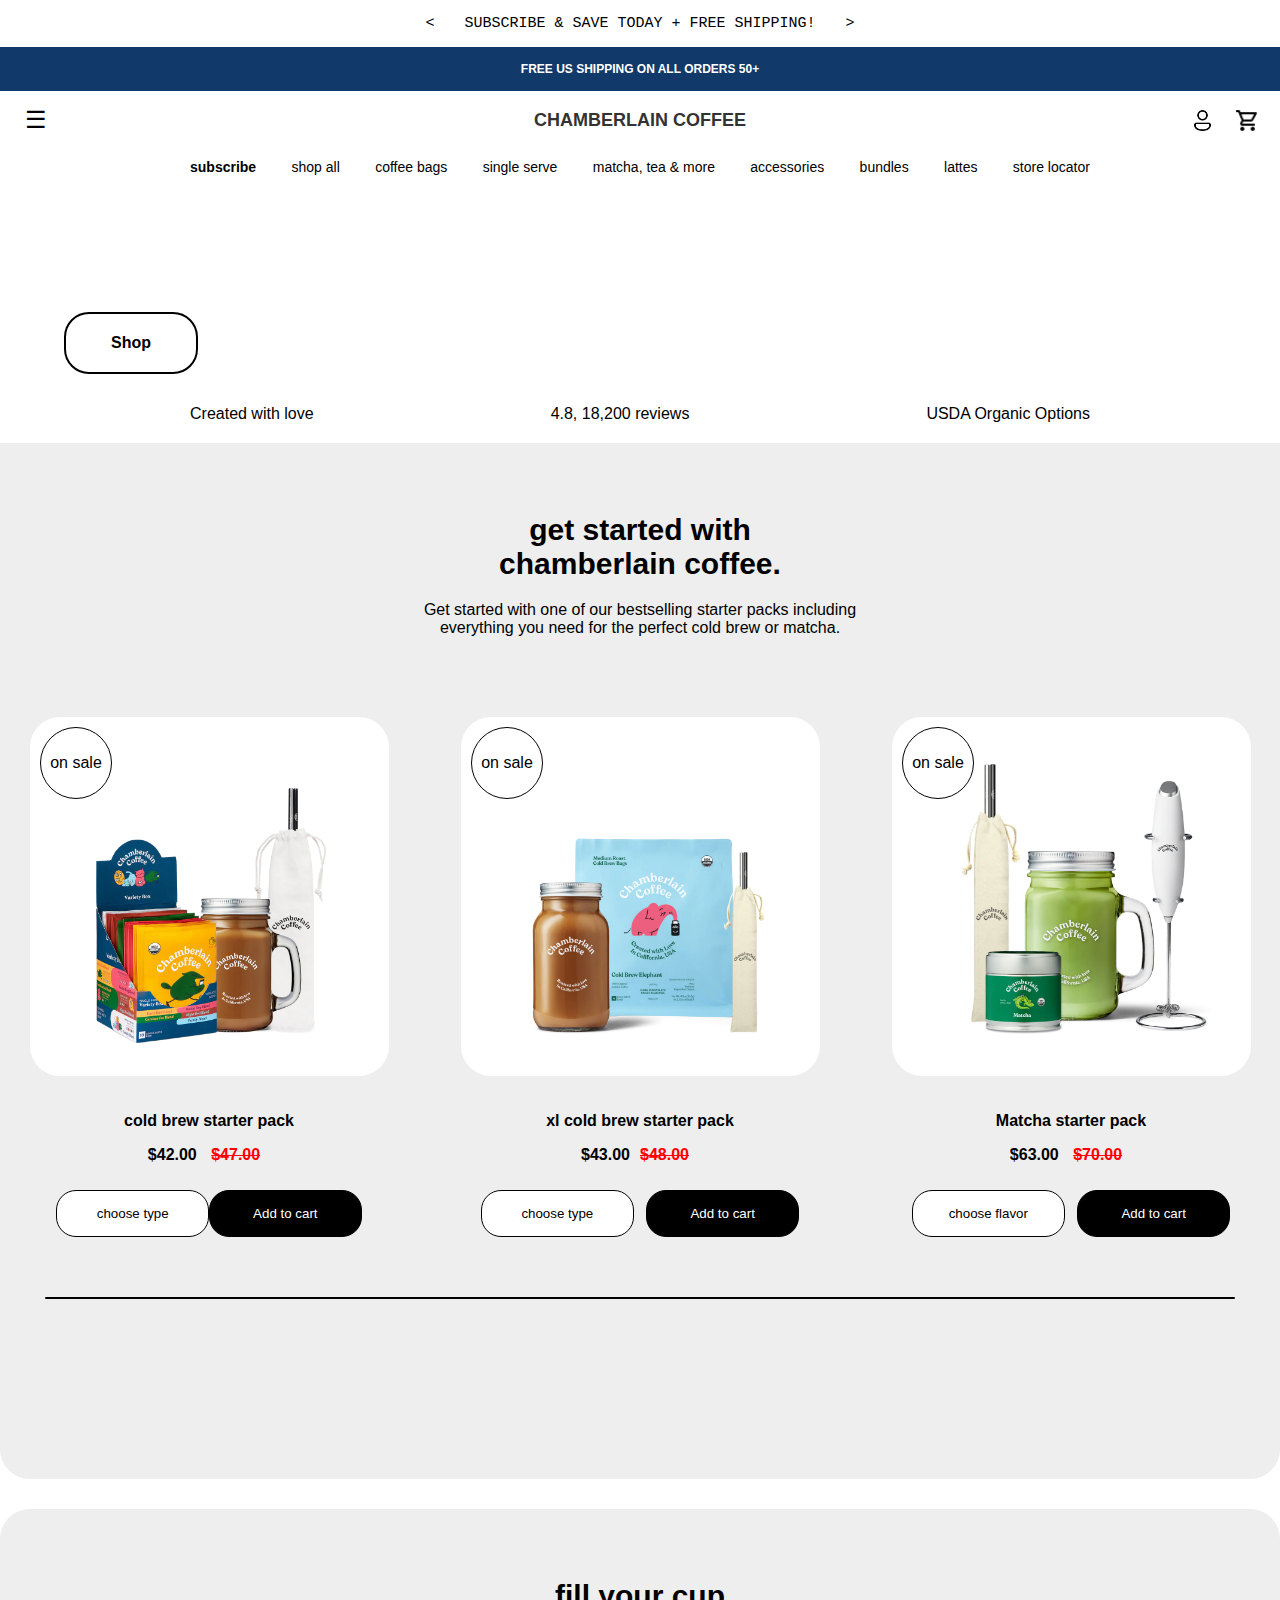
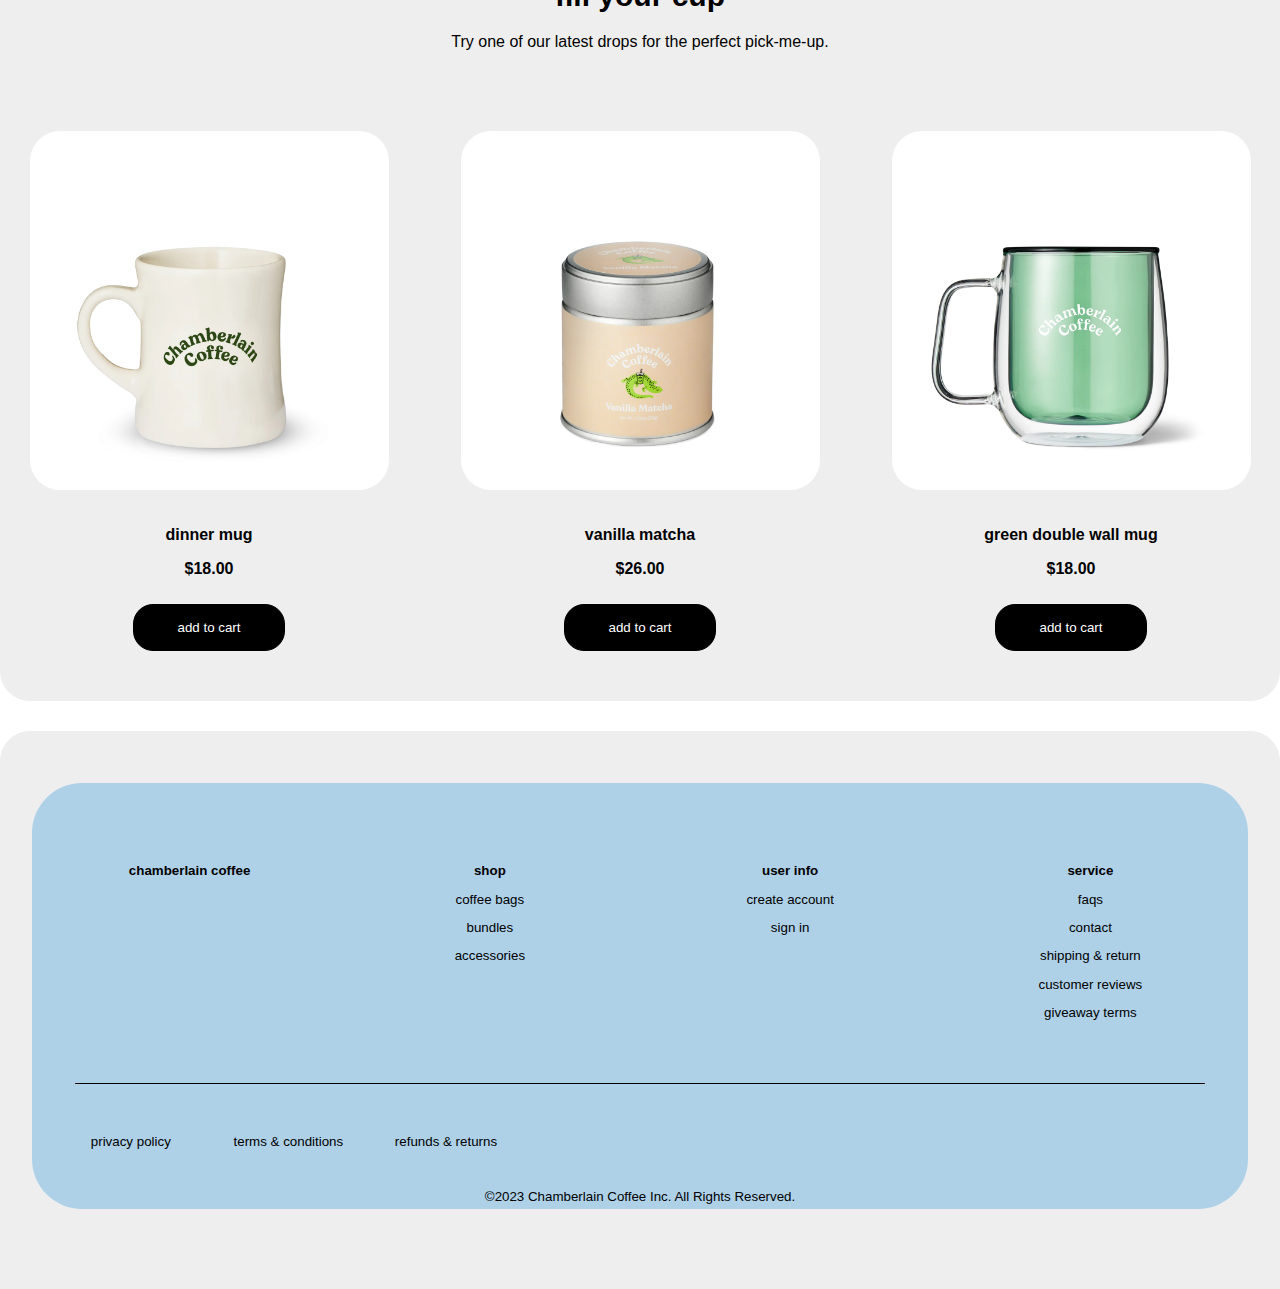
==== html/index.html @ 18f0d750 "first commit" ====
<!DOCTYPE html>
<html lang="en">
  <head>
    <meta charset="UTF-8" />
    <meta name="viewport" content="width=device-width, initial-scale=1.0" />
    <link rel="stylesheet" href="../css/index.css" />
    <title>chamberlain coffee</title>
  </head>
  <body>
    <!-- first part -->
    <div id="container">
      <button class="scroll" onclick="changeText(-1)">&#60;</button>
      <div id="header">SUBSCRIBE & SAVE TODAY + FREE SHIPPING!</div>
      <button class="scroll" onclick="changeText(1)">&#62;</button>
    </div>

    <div class="blue-header">FREE US SHIPPING ON ALL ORDERS 50+</div>

    <div class="sticky-menu">
      <div class="menu-container">
        <div onclick="dropdown()" class="hamburger-menu">&#9776;</div>
        <div class="black-background" onclick="exit1()" id="background"></div>
        <div class="dropdown-menu" id="dropdown">
          <ul>
            <li onclick="exit()"><a href="#">exit</a></li>
            <li><a href="#">subscribe</a></li>
            <li><a href="#">shop all</a></li>
            <li><a href="#">new products</a></li>
            <li><a href="#">coffee bags</a></li>
            <li><a href="#">single serve</a></li>
            <li><a href="#">matcha, tea & more</a></li>
            <li><a href="#">bundles</a></li>
            <li><a href="#">accessories</a></li>
            <li><a href="#">store locator</a></li>
            <li><a href="#">club chamberlain</a></li>
          </ul>
        </div>
      </div>
      <div class="text-container">
        <div class="bold-text">CHAMBERLAIN COFFEE</div>
      </div>

      <div class="icons-container">
        <img onclick="login()" class="icon" src="../icons/icon1.png" />
        <img class="icon" src="../icons/icon2.png" />
      </div>
      <div class="login" id="login">
        <div class="login-top-header">
          <p onclick="loginExit()" class="login-top-header-p">exit</p>
          <p class="login-top-header-p">sign in</p>
        </div>
        <br />
        <br />
        <form>
          <label class="login-top-header-p">Email</label> <br />
          <input class="login-input" placeholder=" your@email.com" />
          <br />
          <label class="login-top-header-p">Password</label> <br />
          <input class="login-input" placeholder=" your password" />
          <br />
          <p class="login-forget">forgot your password?</p>
          <button
            style="color: white; background-color: black"
            class="login-button"
          >
            sign in
          </button>
          <br />
          <button class="login-button">create an account</button> <br />
          <button class="login-button">manage subscription</button> <br />
        </form>
      </div>
    </div>

    <div class="opt-header">
      <div class="opt-container">
        <div style="font-weight: bold">subscribe</div>
        <div class="underline">shop all</div>
        <div class="underline">coffee bags</div>
        <div class="underline">single serve</div>
        <div class="underline">matcha, tea & more</div>
        <div class="underline">accessories</div>
        <div class="underline">bundles</div>
        <div class="underline">lattes</div>
        <div class="underline">store locator</div>
      </div>
    </div>

    <div class="section">
      <div class="container">
        <div class="picture-container">
          <video
            class="picture"
            autoplay=""
            muted=""
            loop=""
            playsinline=""
            poster=""
          >
            <source src="../pictures/vid.mp4" type="video/mp4" />
          </video>
        </div>

        <!-- Content -->
        <div class="content">
          <div class="header-p">The flavored collection</div>
          <div class="description">
            to celebrate the launch of yuz matcha, we're relaunching the yellow
            double wall mug for a limited time only
          </div>
          <a href="#" class="button">Shop</a>
        </div>
      </div>
    </div>
    <div class="drop-shop">
      <div>bundles</div>
      <div>lattes</div>
      <div>store locator</div>
    </div>

    <div class="buttom-line">
      <div class="buttom-container">
        <div>Created with love</div>
        <div>4.8, 18,200 reviews</div>
        <div>USDA Organic Options</div>
      </div>
    </div>
    <div class="graybox">
      <div class="get-header">get started with chamberlain coffee.</div>
      <div class="get-des">
        Get started with one of our bestselling starter packs including
        everything you need for the perfect cold brew or matcha.
      </div>
      <!-- </div> -->

      <div class="product-container">
        <!-- Product 1 -->
        <div class="product-box">
          <div class="product-blue">
            <div class="circle">
              <span class="circle-text">on sale</span>
            </div>
            <img
              src="../pictures/product1.webp"
              alt="Product 1"
              class="product-image"
            />
          </div>
          <div class="product-text">
            <p>cold brew starter pack</p>
            <p>$42.00 <span class="text-off">$47.00 </span></p>
          </div>
          <div class="buttons1-cup">
            <button class="button2 add-to-cart">choose type</button>
            <button class="button2 sold-out">Add to cart</button>
          </div>
        </div>

        <!-- Product 2 (similar structure) -->
        <div class="product-box">
          <!-- ... (content similar to Product 1) ... -->
          <div class="product-blue">
            <div class="circle">
              <span class="circle-text">on sale</span>
            </div>
            <img
              src="../pictures/product2.webp"
              alt="Product 1"
              class="product-image"
            />
          </div>
          <div class="product-text">
            <p>xl cold brew starter pack</p>
            <p>$43.00<span class="text-off">$48.00 </span></p>
          </div>
          <div class="buttons1">
            <button class="button2 add-to-cart">choose type</button>
            <button class="button2 sold-out">Add to cart</button>
          </div>
        </div>

        <!-- Product 3 (similar structure) -->
        <div class="product-box">
          <!-- ... (content similar to Product 1) ... -->
          <div class="product-blue">
            <div class="circle">
              <span class="circle-text">on sale</span>
            </div>
            <img
              src="../pictures/product3.webp"
              alt="Product 1"
              class="product-image"
            />
          </div>
          <div class="product-text">
            <p>Matcha starter pack</p>
            <p>$63.00 <span class="text-off">$70.00 </span></p>
          </div>
          <div class="buttons1">
            <button class="button2 add-to-cart">choose flavor</button>
            <button class="button2 sold-out">Add to cart</button>
          </div>
        </div>
      </div>
      <div class="blackline"></div>
    </div>
    <div class="graybox1">
      <div class="get-header">fill your cup</div>
      <div class="get-des">
        Try one of our latest drops for the perfect pick-me-up.
      </div>

      <div class="product-container">
        <!-- Product 1 -->
        <div class="product-box">
          <div class="product-blue">
            <img
              src="../pictures/cup1.webp"
              alt="Product 1"
              class="product-image"
            />
          </div>
          <div class="product-text">
            <p>dinner mug</p>
            <p>$18.00</p>
          </div>
          <div class="buttons1-cup">
            <button class="button2-cup sold-out">add to cart</button>
          </div>
        </div>

        <!-- Product 2 (similar structure) -->
        <div class="product-box">
          <!-- ... (content similar to Product 1) ... -->
          <div class="product-blue">
            <img
              src="../pictures/cup2.webp"
              alt="Product 1"
              class="product-image"
            />
          </div>
          <div class="product-text">
            <p>vanilla matcha</p>
            <p>$26.00</p>
          </div>
          <div class="buttons1-cup">
            <button class="button2-cup sold-out">add to cart</button>
          </div>
        </div>

        <!-- Product 3 (similar structure) -->
        <div class="product-box">
          <!-- ... (content similar to Product 1) ... -->
          <div class="product-blue">
            <img
              src="../pictures/cup3.webp"
              alt="Product 1"
              class="product-image"
            />
          </div>
          <div class="product-text">
            <p>green double wall mug</p>
            <p>$18.00</p>
          </div>
          <div class="buttons1-cup">
            <button class="button2-cup sold-out">add to cart</button>
          </div>
        </div>
      </div>
    </div>
    <div class="graybox2">
      <div class="footer">
        <div class="footer-container">
          <div class="footer-box">
            <p class="footer-header">chamberlain coffee</p>
          </div>
          <div class="footer-box">
            <p class="footer-header">shop</p>
            <div class="footer-text">
              <p>coffee bags</p>
              <p>bundles</p>
              <p>accessories</p>
            </div>
          </div>
          <div class="footer-box">
            <p class="footer-header">user info</p>
            <div class="footer-text">
              <p>create account</p>
              <p>sign in</p>
            </div>
          </div>
          <div class="footer-box">
            <p class="footer-header">service</p>
            <div class="footer-text">
              <p>faqs</p>
              <p>contact</p>
              <p>shipping & return</p>
              <p>customer reviews</p>
              <p>giveaway terms</p>
            </div>
          </div>
        </div>

        <div class="footer-line"></div>

        <div class="footer-container2">
          <div class="footer-box2">privacy policy</div>
          <div class="footer-box2">terms & conditions</div>
          <div class="footer-box2">refunds & returns</div>
        </div>

        <p class="footer-last">
          ©2023 Chamberlain Coffee Inc. All Rights Reserved.
        </p>
      </div>
    </div>

    <script src="../js/index.js"></script>
  </body>
</html>
---- css/index.css ----
body {
padding: 0;
margin: 0;
background-color: white;
}


/*first part*/

#container {
    text-align: center;
    width: 100%;
    position: sticky;
  }

  #header {
    display: inline-block;
    font-size: 15px;
    padding: 15px;
    font-family: 'Courier New', Courier, monospace;


  }

 .scroll {
    margin: 0 5px;
    cursor: pointer;
    font-size: 15px;
    background-color: transparent; 
    border: none;
    font-family: 'Courier New', Courier, monospace;

  }

  @media screen and (max-width: 750px) {
.scroll {
      display: none; 
    }
    .icon{
        display: none;
    }
    
    .opt-container:first-child {
        display: none;
    }
  }

  

  .blue-header {
    text-align: center;
    font-family: Verdana, Geneva, Tahoma, sans-serif;
    background-color: rgb(17, 57, 105);
    color: #fff;
    font-size: 12px;
    font-weight: 700;
    padding: 15px 0 15px 0;
    width: 100%;
    position: sticky;
    
  }


  .sticky-menu {
    background-color: #fff;
    padding: 15px 0 15px 0;
    display: flex;
    justify-content:space-between;
    align-items: center;
    position: sticky;
    top: 93;
    width: 100%;
    z-index: 999;
    
  }

  .bold-text {
    font-size: 18px;
    font-weight: bold;
    color: #333;
    font-family:'Gill Sans', 'Gill Sans MT', Calibri, 'Trebuchet MS', sans-serif
  }

  .icons-container {
    display: flex;
    justify-content: right;
    width: 33%;
  }
  .menu-container {
    display: flex;
    justify-content:left;
    width: 33%;
  }

  .text-container {
    display: flex;
    justify-content: center;
    width: 33%;
  }



  .icon {
    margin-right: 20px;
    cursor: pointer;
    width: 25px;
  }

  .hamburger-menu {
    font-size: 24px;
    cursor: pointer;
    margin-left: 25px;
  }
  .black-background {
    display: none;
    position: fixed;
    background-color: rgba(0, 0, 0, 0.);
    width: 100%;
    height: 100%;
    top: 0;
  }
  .dropdown-menu {
    display: none;
    position: fixed;
    background-color: #ffffff;
    box-shadow: 0 2px 4px rgba(0, 0, 0, 0.1);
   width: 20%;
   min-width: 300px;
   height: 100%;
   top: 0;
   border-radius:0 50px   50px 0;
   align-items: center;
   justify-content: center;

  }
  .dropdown-menu ul {
    list-style: none;
    padding: 0;
    margin: 0;
  }
  
  .dropdown-menu li {
    text-align: left;
    padding: 30px 0 0 20px; 
    font-family: Verdana, Geneva, Tahoma, sans-serif;
  }
  
  .dropdown-menu a {
    text-decoration: none;
    color: #000000; 
  }

  .login {
    display: none;
    position: fixed;
    box-shadow: 0 2px 4px rgba(0, 0, 0, 0.1);
   width: 25%;
   min-width: 300px;
   height: 100%;
   top: 0;
   right: 0;
   border-radius:50px  0 0 50px ;
   align-items: center;
   justify-content: center;
   background-color: #f6f6f6;

  }
  .login-top-header {
    display: flex;
    justify-content: space-between;
    align-items: center;
    margin: 0 auto; 
    max-width: 900px; 
  }
  .login-top-header-p {

    margin-left: 30px;
    margin-right: 20px;
    margin-top: 30px;
    font-family: Verdana, Geneva, Tahoma, sans-serif;
  }
  .login-forget{
    margin-left: 30px;
    margin-right: 20px;
    margin-top: 10px;
    font-family: Verdana, Geneva, Tahoma, sans-serif;
    text-decoration: underline;

  }
  .login-input {
    margin-left: 20px;
    margin-right: 20px;
    margin-top: 5px;
    margin-bottom: 20px;
   width: 85%;
   height: 60px;
   border-radius: 15px;
   border-style: solid;
   border-color: #000;
   border-width: 1px;
    font-family: Verdana, Geneva, Tahoma, sans-serif;
    
  }

  .login-button{
    margin-left: 20px;
    margin-right: 20px;
    margin-top: 5px;
    margin-bottom: 20px;
   width: 85%;
   height: 60px;
   border-radius: 15px;
 border: none;
 background-color: #ffffff;
    font-family: Verdana, Geneva, Tahoma, sans-serif;
  }

  

 
  .opt-header {
    background-color: #ffffff;
    color: #000000; 
    font-size: 14px;
    padding: 10px;
    text-align: center;
    font-family: Verdana, Geneva, Tahoma, sans-serif;
    font-stretch: semi-condensed;
  
  }

  .opt-container {
    display: flex;
    justify-content: space-between;
    align-items: center;
    margin: 0 auto; 
    max-width: 900px; 
  }

  .underline:hover {
    text-decoration: underline;
  }

  .drop-shop{
    display: none;
    top: 188px;
    position: fixed;
    background-color: #ffffff;
  width: 100%;
  height: 40%;
   border-radius:0 0 50px   50px ;

  }


  

  .section {
    position: relative;
    overflow: hidden;
    text-align: center;
    max-height: 700px ;

  }


  .container {
    display: flex;
    position: relative;
    overflow: hidden;
    min-height: 200px;
 
   
  }


  .picture-container {
    display: flex;
   
    transition: transform 0.5s ease-in-out;
  }

  .picture {
   width: 100%;
   max-width: 100%;

   object-fit: cover;
 

    border-radius: 0 0 50px 50px;
  }


  .content {
    position: absolute;
    top: 45%;
    left: 30%;
 transform: translate(-50%, -50%); 
    color: #fff;
    text-align:left;
    width: 50%;
  }

  .header-p {
    font-size: 52px;
    font-weight: bold;
    margin-bottom: 20px;
    font-family: Verdana, Geneva, Tahoma, sans-serif;
  }

  .description {
    font-size: 16px;
    margin-bottom: 20px;
    font-family: Verdana, Geneva, Tahoma, sans-serif;
  }

  .button {
    background-color: #fff;
    color: #000000;
    padding: 20px 45px;
    text-decoration: none;
    border-radius: 25px;
    display: inline-block;
    border: 2px solid #000;
    font-family: Verdana, Geneva, Tahoma, sans-serif;
    font-weight: bold;
    
  }


  .buttom-line {
    background-color: #ffffff;
    color: #000000; 
    font-size: 16px;
    padding: 20px;
    text-align: center;
    font-family: Verdana, Geneva, Tahoma, sans-serif;
    font-stretch: semi-condensed;
  
  }

  .buttom-container {
    display: flex;
    justify-content: space-between;
    align-items: center;
    margin: 0 auto; 
    max-width: 900px; 
  }

  @media screen and (max-width: 800px) {
    .header-p {
          display: none; 
        }
        .description {
          display: none; 
        }
      
      }
 
        
 
 .get-header {

text-align: center;
font-family: Verdana, Geneva, Tahoma, sans-serif;
font-size: 30px;
font-weight: bolder;
width: 400px;
margin: 0 auto 0 auto ;
padding-top: 70px;

 }

 .get-des{

 text-align: center;
 font-family: Verdana, Geneva, Tahoma, sans-serif;
 width: 500px;
 margin: 20px auto 60px auto;


 } 
 @media screen and (max-width: 550px) {
  .get-header{
    font-size: 20px;
    width: 200px;
      }
      .get-des{
        width: 250px;
      }
      
     
    }
  

    @media screen and (max-width: 550px) {
      .product-box{
        width: 100%;
          }
          .circle {
           display: none;
        }
          
         
        }


 .product-container {
    display: flex;
    flex-wrap: wrap;
    justify-content: space-between;
    margin: 10px;
}

/* Styling for each product box */
.product-box {
    width: 30%;
    box-sizing: border-box;
    margin-bottom: 30px;
    margin: 10px;
    position: relative;
background-color: rgba(255, 255, 255,0);
    border-radius: 30px;
    overflow: hidden;
}


 .product-blue{
            width: 95%;
            box-sizing: border-box;
            margin-bottom: 20px;
            margin: 10px;
            position: relative;
        background-color: #ffffff;
            border-radius: 30px;
            
        }
        .product-box:first-child .product-blue:hover{
            background-color: #143762
        }

        .product-box .product-blue:hover{
            background-color: #a2bde0
        }

        .product-box:last-child .product-blue:hover{
            background-color: #5caf93
        }

        
      
            

/* Styling for the product image */
.product-image {
    width: 100%;
    height: auto;
    display: block;
}

/* Styling for the white circle with text */
.circle {
    position: absolute;
    top: 10px;
    left: 10px;
    width: 70px;
    height: 70px;
    border-radius: 50%;
    background-color: white;
    display: flex;
    align-items: center;
    justify-content: center;
    border: 1px solid rgb(0, 0, 0);
}

/* Styling for the text inside the circle */
.circle-text {
    color: rgb(0, 0, 0);
    font-weight: normal;
    font-family: Verdana, Geneva, Tahoma, sans-serif;
    
}

/* Styling for the text below the product box */
.product-text {
    padding: 10px;
    text-align: center;
    font-family: Verdana, Geneva, Tahoma, sans-serif;
    font-weight: bold;
}
.text-off {

    padding: 10px;
    text-align: center;
    font-family: Verdana, Geneva, Tahoma, sans-serif;
    font-weight: bold;
    text-decoration: line-through;
    color: red;
}

/* Styling for the buttons */
.buttons1 {
    display: flex;
    justify-content: space-between;
    padding: 0 30px 0 30px;
}

.button2 {
    width: 48%;
    padding: 15px;
    text-align: center;
    border: 1px solid rgb(0, 0, 0);
    border-radius: 20px;
    cursor: pointer;

    
}

.sold-out  {
    background-color: rgb(0, 0, 0);
    color: white;
}

.add-to-cart {
    background-color: rgb(255, 255, 255);
    color: rgb(0, 0, 0);
}
@media  ( max-width: 1100px) and  ( min-width: 601px) {

   
    
 .product-container {

  margin: 5px;
}

/* Styling for each product box */
.product-box {
  width: 45%;
 margin-bottom: 30px;
  margin: 5px;

}


.product-blue{
          width: 95%;
    
          margin-bottom: 20px;
          margin: 10px;
       
          
      }
}
     
    

@media screen and (max-width: 600px) {
  .product-box{
    width: 100%;
      }
      .circle {
       display: none;
    }
 
  .button2 {
    margin: 0 10px 0 10px;
    
}
     
    }

.blackline{

    width: 93%;
    height: 2px;
    margin: 50px auto 150px auto;
    background-color: #000;
    border-radius: 5px;

}
.white-box{

    width: 100%;
    height: 30px;
    background-color: white;
    margin: 50px auto 50px auto;
}

.buttons1-cup {
    display: flex;
    justify-content: center;
    padding: 0 30px 0 30px;
}

.button2-cup {
    width: 48%;
    padding: 15px;
    text-align: center;
    border: 1px solid rgb(0, 0, 0);
    border-radius: 20px;
    cursor: pointer;

    
}

.footer{

    width: 95%;
    /* height: 500px; */
    background-color: #aed1e8;
    margin: 50px auto 50px auto;
    border-radius: 50px;

}

.footer-container {
    display: flex;
    flex-wrap: wrap;
    justify-content: space-between;
    margin: 20px;
}

/* Styling for each product box */
.footer-box {
    width: 20%;
    box-sizing: border-box;
   margin: 0px 20px 0px 20px;
    position: relative;

    overflow: hidden;
}

.footer-text{
    text-align: center;
    font-family: Verdana, Geneva, Tahoma, sans-serif;
    font-size: 10pt;
    

}

.footer-header {

    font-weight: bold;
    margin-top: 80px;
    text-align: center;
    font-family: Verdana, Geneva, Tahoma, sans-serif;
    font-size: 10pt;

}
.footer-line {
    width: 93%;
    height: 1px;
    margin: 50px auto 50px auto;
    background-color: #000;
    border-radius: 5px;

}


.footer-container2 {
    display: flex;
    flex-wrap: wrap;
    justify-content: left;
    margin: 20px;

}


.footer-box2 {
    width: 10%;
    box-sizing: border-box;
   margin: 0px 20px 0px 20px;
    position: relative;
  overflow: hidden;
    text-align: center;
    font-family: Verdana, Geneva, Tahoma, sans-serif;
    font-size: 10pt;
    padding-bottom: 20px;
    
}

.footer-box2:hover {
text-decoration: underline;

}

.footer-last {

    text-align: center;
    font-family: Verdana, Geneva, Tahoma, sans-serif;
    font-size: 10pt;
    padding-bottom: 5px;
}

.graybox{

    background-color:#eeeeee ;
  margin-bottom:30px ;
  padding-bottom: 30px;
  border-radius: 0 0 30px 30px;
}

.graybox1{

    background-color:#eeeeee ;
  margin-bottom:30px ;
  padding-bottom: 30px;
  border-radius:  30px 30px 30px 30px;
}

.graybox2{

    background-color:#eeeeee ;
  padding-bottom: 30px;
  border-radius:  30px 30px 0 0;
  padding-top: 2px;
}


@media screen and (max-width: 600px) {


  .footer-box {
    width: 100%;
    box-sizing: border-box;
  
    position: relative;

    overflow: hidden;
}

.footer-text{
 
    text-align: left;
display: none;
    

}


.footer-header {

    font-weight: bold;
    margin-top: 10px;
     
    text-align: left;

}
.footer-box2 {

  font-size: 8pt;

  
}
.footer-last {

  font-size: 8pt;

}
.footer{

  border-radius: 40px;

}

     
    }
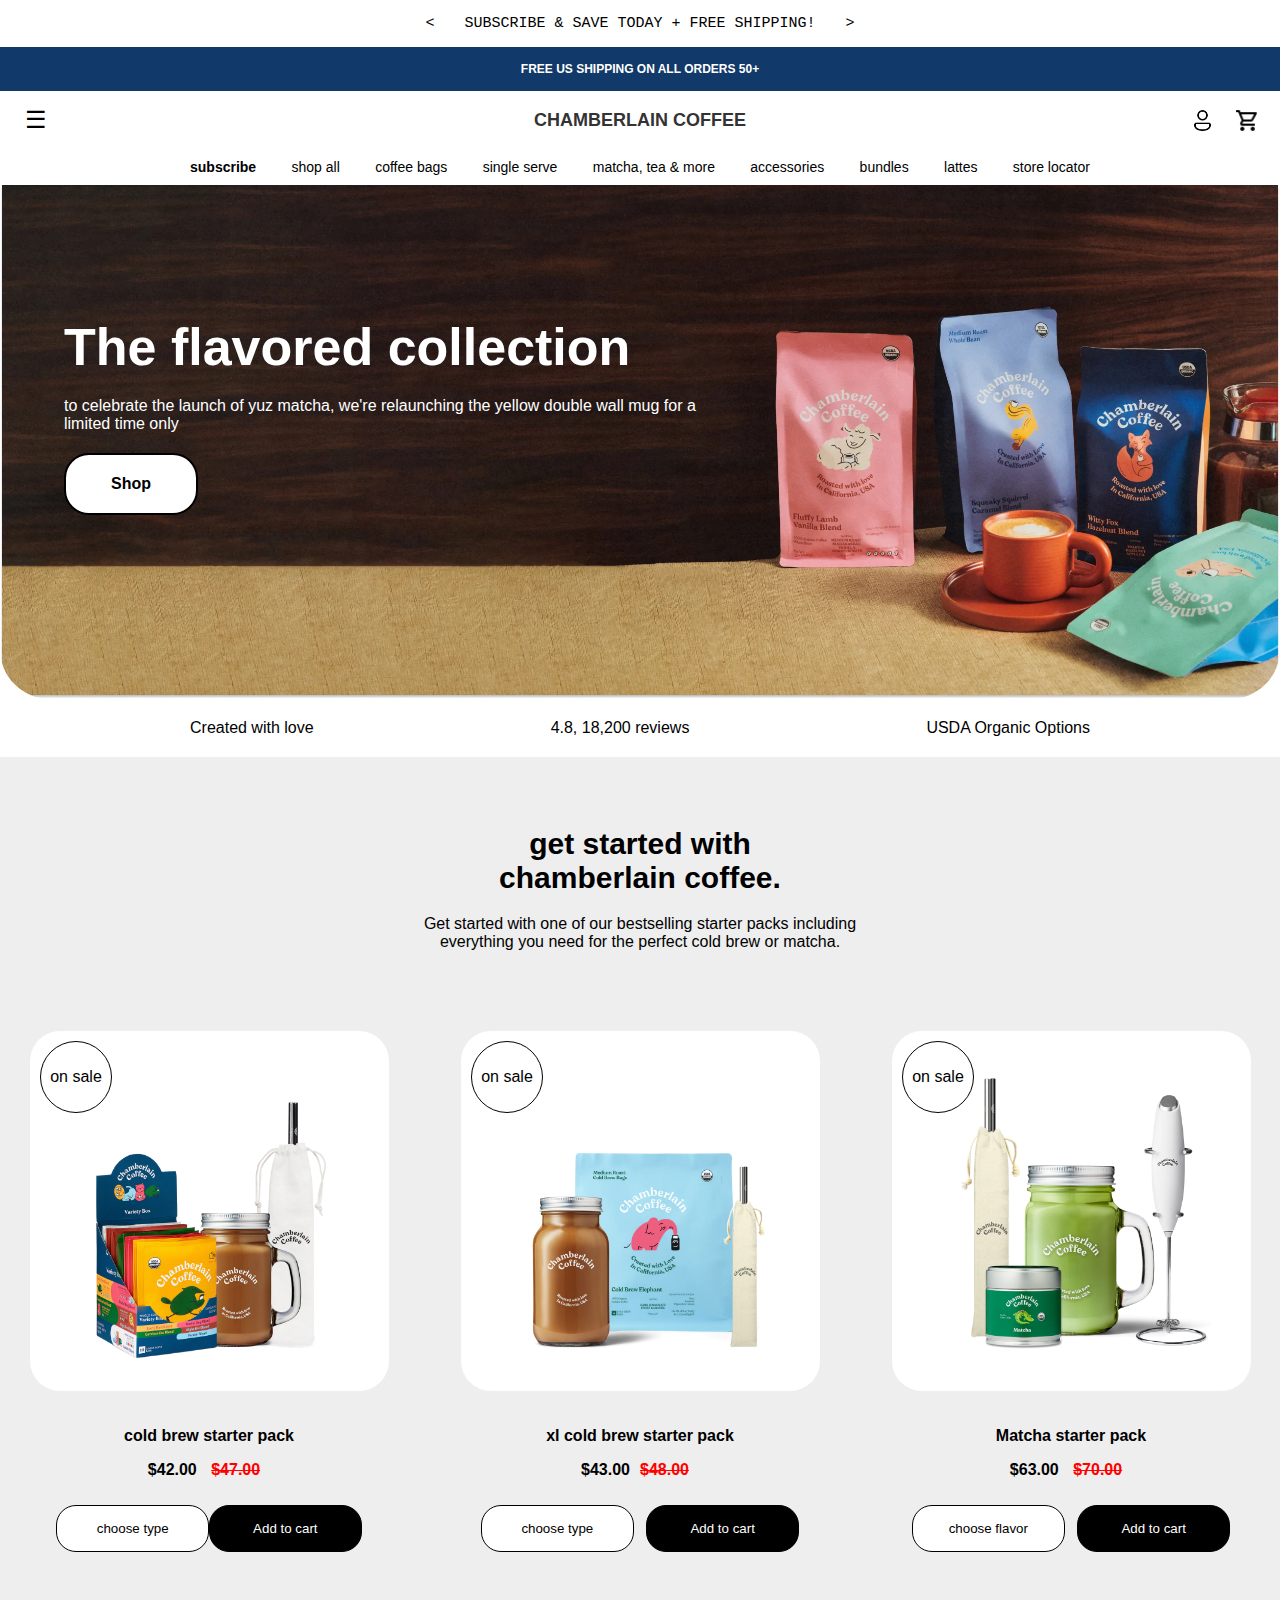
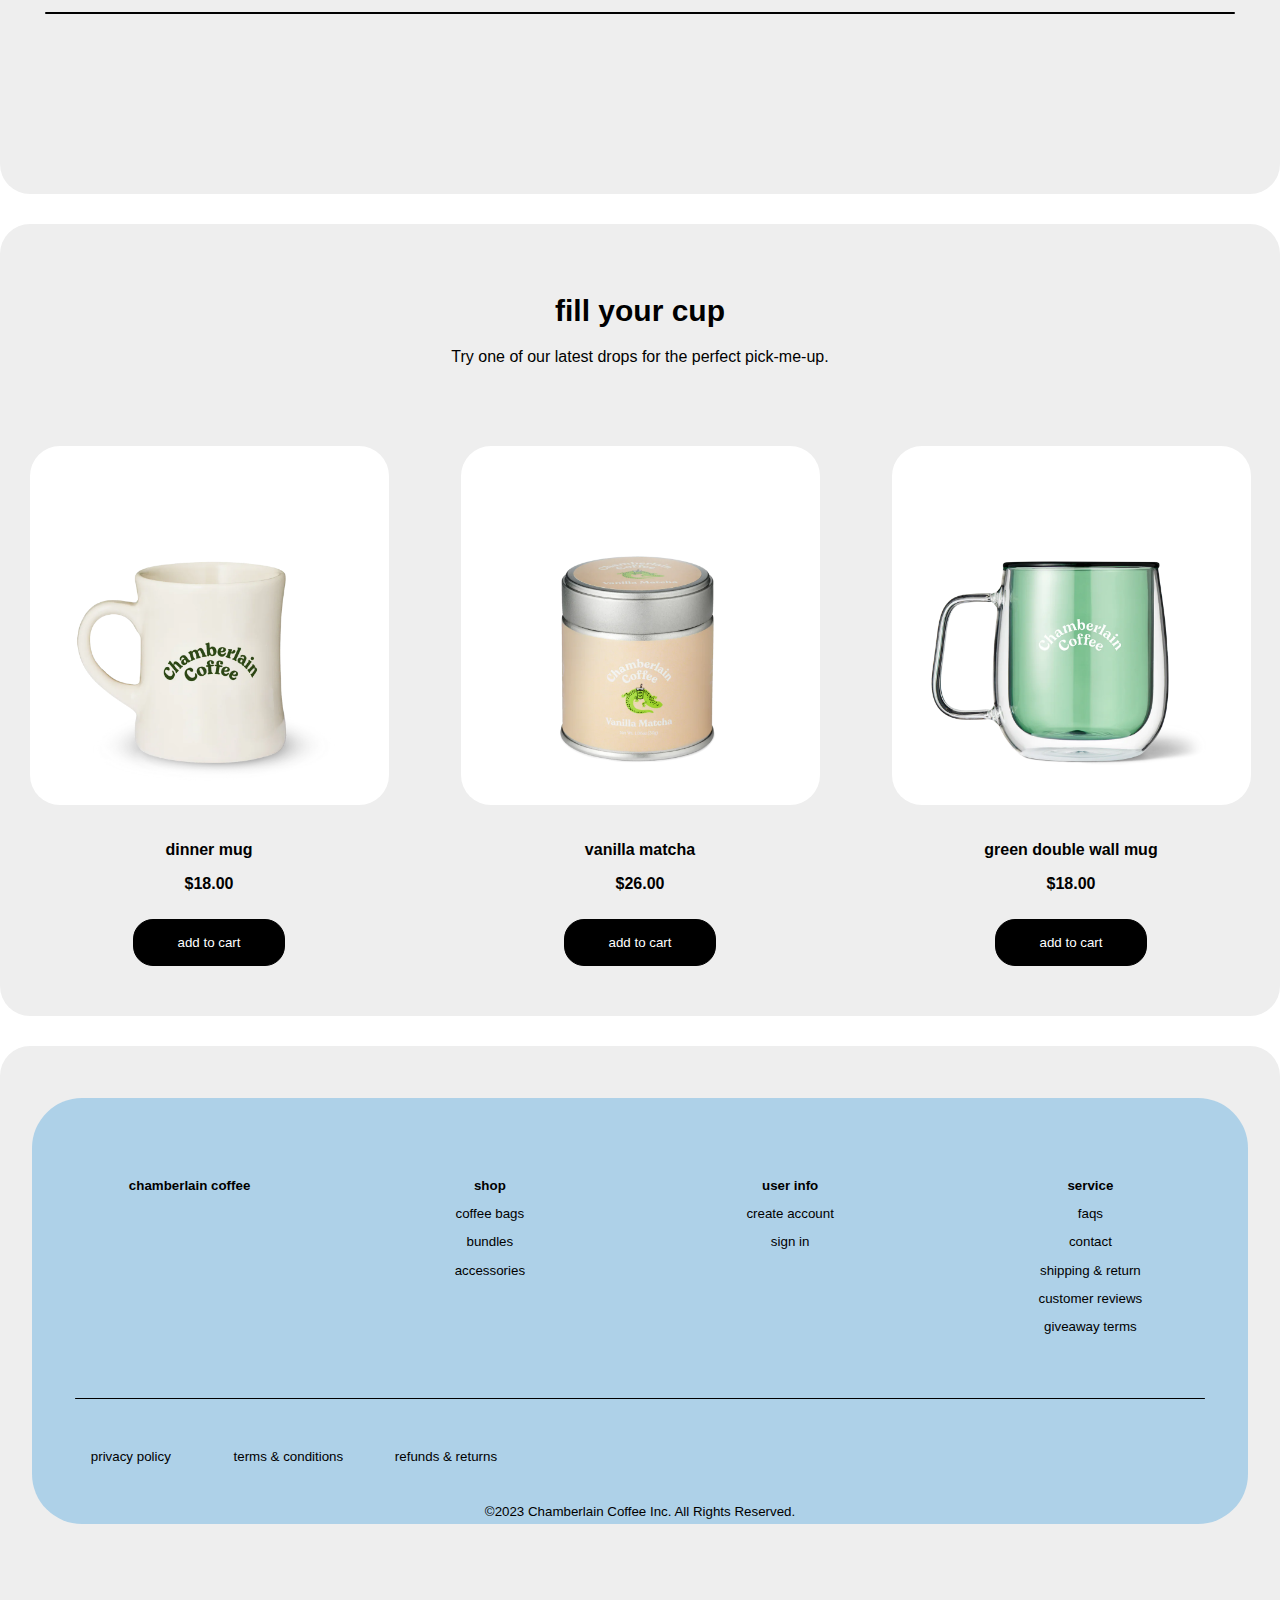
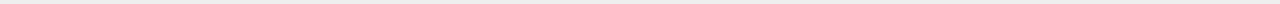
==== commit bc221118: "Initial commit" ====
--- a/html/index.html
+++ b/html/index.html
@@ -89,7 +89,7 @@
     <div class="section">
       <div class="container">
         <div class="picture-container">
-          <video
+          <!-- <video
             class="picture"
             autoplay=""
             muted=""
@@ -98,7 +98,8 @@
             poster=""
           >
             <source src="../pictures/vid.mp4" type="video/mp4" />
-          </video>
+          </video> -->
+          <img src="../pictures/img3.webp" class="picture" />
         </div>
 
         <!-- Content -->
